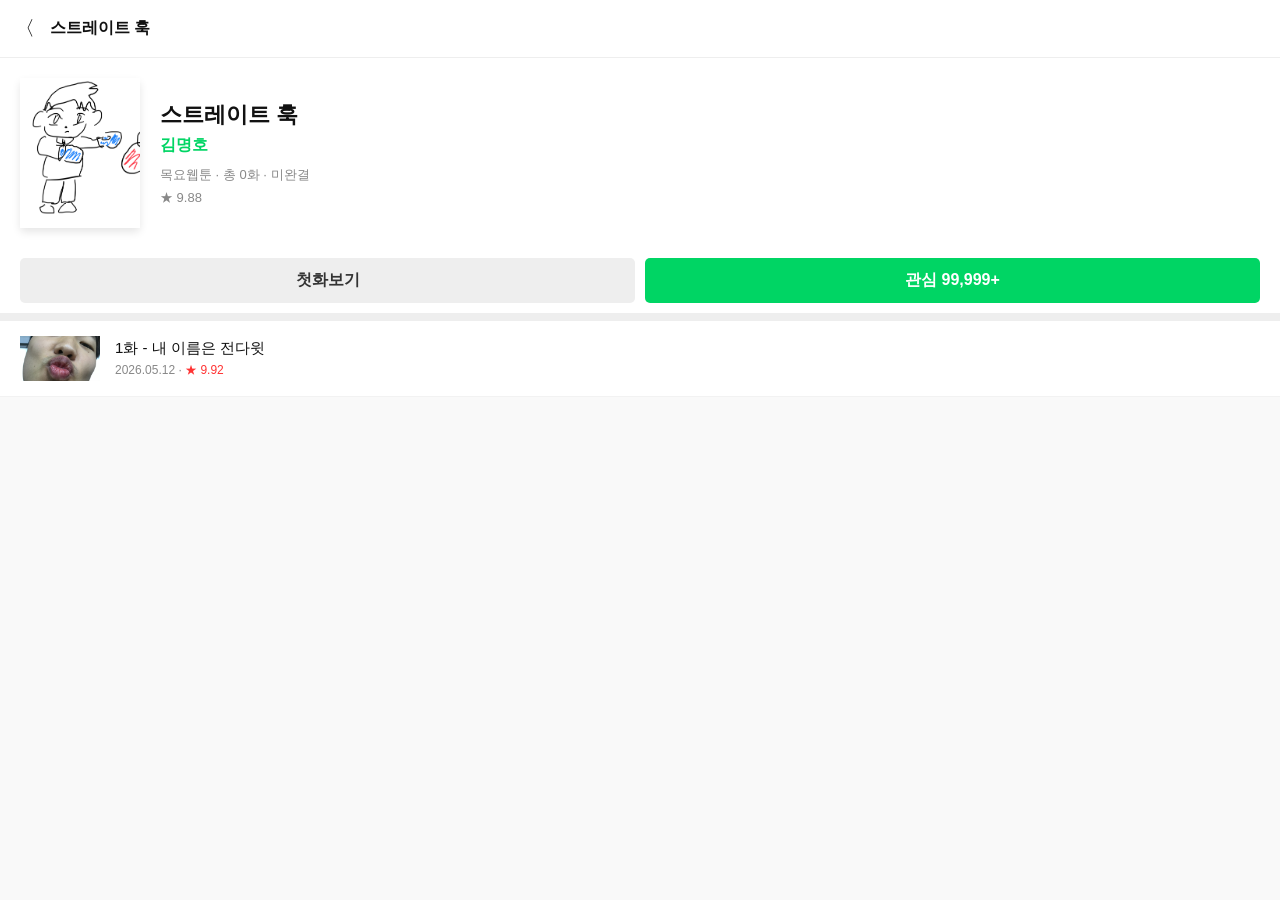
==== index.html @ e2ddc5f2 "Add files via upload" ====
<!DOCTYPE html>
<html lang="ko">
<head>
    <meta charset="UTF-8">
    <meta name="viewport" content="width=device-width, initial-scale=1.0">
    <title>명진구 웹툰</title>
    <style>
        :root {
            --naver-green: #00d564;
            --bg-gray: #f9f9f9;
            --text-main: #111;
            --text-sub: #888;
        }

        body {
            margin: 0;
            font-family: -apple-system, BlinkMacSystemFont, "Segoe UI", Roboto, sans-serif;
            background-color: var(--bg-gray);
            color: var(--text-main);
        }

        /* 상단 헤더 영역 */
        .header {
            position: sticky;
            top: 0;
            background: #fff;
            padding: 15px;
            display: flex;
            align-items: center;
            border-bottom: 1px solid #eee;
            z-index: 100;
        }

        .back-btn { font-size: 20px; margin-right: 15px; cursor: pointer; }
        .title-top { font-weight: bold; flex-grow: 1; }

        /* 작품 썸네일 & 정보 영역 */
        .comic-info {
            background: #fff;
            padding: 20px;
            display: flex;
            gap: 20px;
        }

        .thumbnail {
            width: 120px;
            height: 150px;
            background: #e1e1e1; /* 실제 이미지가 없을 경우 대비 */
            border-radius: 4px;
            object-fit: cover;
            box-shadow: 0 4px 8px rgba(0,0,0,0.1);
        }

        .details { display: flex; flex-direction: column; justify-content: center; }
        .comic-title { font-size: 22px; font-weight: bold; margin-bottom: 5px; }
        .author { color: var(--naver-green); font-weight: 600; margin-bottom: 10px; }
        .meta { font-size: 13px; color: var(--text-sub); }

        /* 버튼 영역 */
        .action-buttons {
            display: flex;
            padding: 10px 20px;
            background: #fff;
            gap: 10px;
            border-bottom: 8px solid #eee;
        }

        .btn {
            flex: 1;
            padding: 12px;
            text-align: center;
            border-radius: 5px;
            font-weight: bold;
            cursor: pointer;
        }

        .btn-first { background-color: #eee; color: #333; }
        .btn-interest { background-color: var(--naver-green); color: #fff; }

        /* 에피소드 리스트 */
        .episode-list { background: #fff; }
        .episode-item {
            display: flex;
            align-items: center;
            padding: 15px 20px;
            border-bottom: 1px solid #f2f2f2;
        }

        .ep-thumb {
            width: 80px;
            height: 45px;
            background: #ddd;
            margin-right: 15px;
            border-radius: 3px;
        }

        .ep-info { flex-grow: 1; }
        .ep-title { font-size: 15px; margin-bottom: 4px; }
        .ep-meta { font-size: 12px; color: var(--text-sub); }
        .rating { color: #f33; }

    </style>
</head>
<body>

    <div class="header">
        <span class="back-btn">〈</span>
        <span class="title-top">스트레이트 훅</span>
    </div>

    <div class="comic-info">
        <div class="thumbnail" style="background: url('https://via.placeholder.com/120x150/00d564/ffffff?text=LeeMalNyeon') center/cover;"><img src="whole.png" width="100%" style="width: 100%; height: 100%;object-fit: cover;"  alt=""></div>
        <div class="details">
            <div class="comic-title">스트레이트 훅</div>
            <div class="author">김명호</div>
            <div class="meta">목요웹툰 · 총 0화 · 미완결</div>
            <div class="meta" style="margin-top: 5px;">★ 9.88</div>
        </div>
    </div>

    <div class="action-buttons">
        <div class="btn btn-first" onclick="window.location.href = 'webtoon.html'">첫화보기</div>
        <div class="btn btn-interest">관심 99,999+</div>
    </div>

    <div class="episode-list" onclick="window.location.href = 'webtoon.html'">
        <div class="episode-item">
            <div class="ep-thumb"><img width="100%" style="width: 100%; height: 100%;object-fit: cover;" src="thumbnail.jpeg" alt=""></div>
            <div class="ep-info">
                <div class="ep-title">1화 - 내 이름은 전다윗</div>
                <div class="ep-meta">2026.05.12 · <span class="rating">★ 9.92</span></div>
            </div>
        </div>
    </div>

</body>
</html>
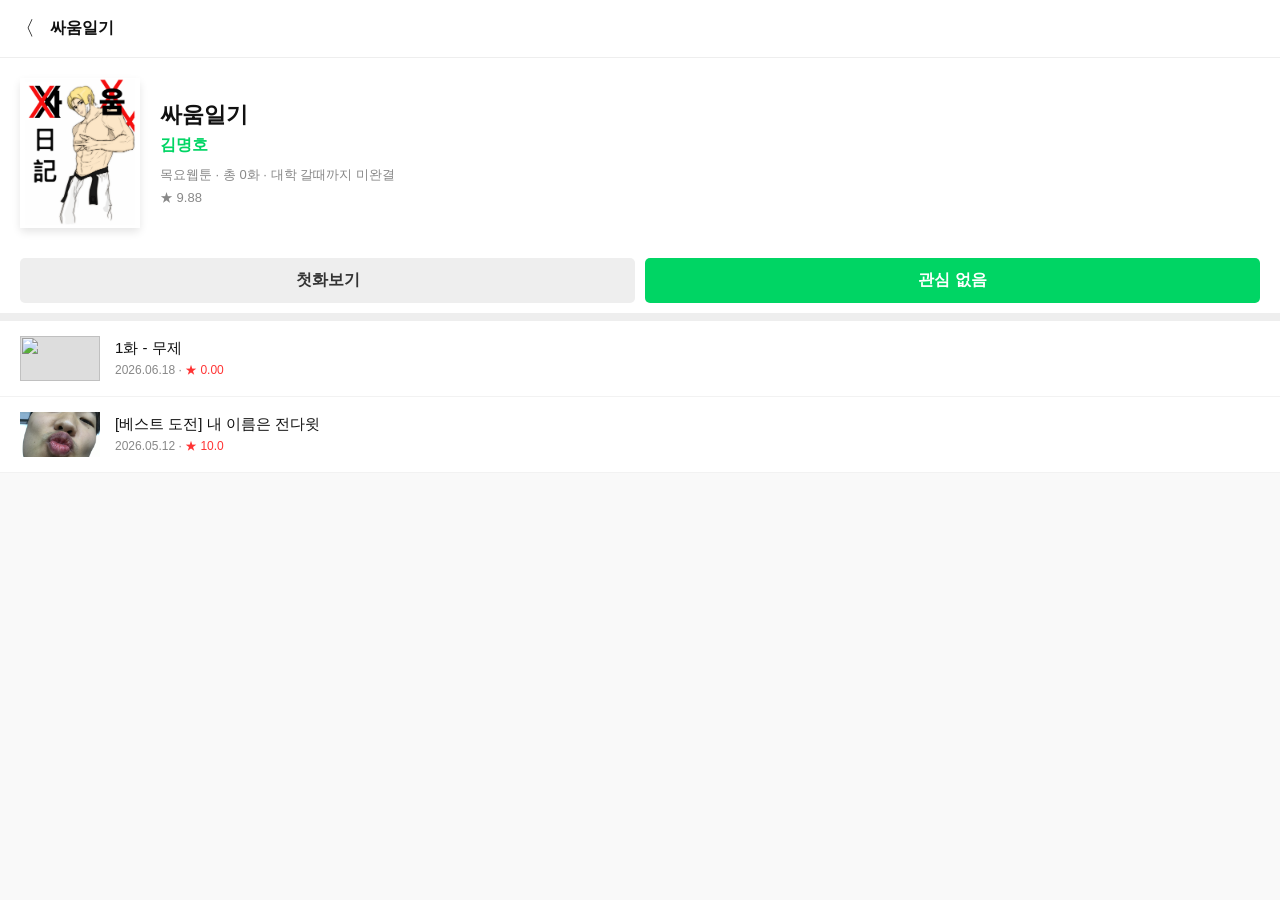
==== commit 6105617d: "babo" ====
--- a/index.html
+++ b/index.html
@@ -105,30 +105,37 @@
 
     <div class="header">
         <span class="back-btn">〈</span>
-        <span class="title-top">스트레이트 훅</span>
+        <span class="title-top">싸움일기</span>
     </div>
 
     <div class="comic-info">
-        <div class="thumbnail" style="background: url('https://via.placeholder.com/120x150/00d564/ffffff?text=LeeMalNyeon') center/cover;"><img src="whole.png" width="100%" style="width: 100%; height: 100%;object-fit: cover;"  alt=""></div>
+        <div class="thumbnail" style="background: url('https://via.placeholder.com/120x150/00d564/ffffff?text=LeeMalNyeon') center/cover;"><img src="pstr.png" width="100%" style="width: 100%; height: 100%;object-fit: cover;"  alt=""></div>
         <div class="details">
-            <div class="comic-title">스트레이트 훅</div>
+            <div class="comic-title">싸움일기</div>
             <div class="author">김명호</div>
-            <div class="meta">목요웹툰 · 총 0화 · 미완결</div>
+            <div class="meta">목요웹툰 · 총 0화 · 대학 갈때까지 미완결</div>
             <div class="meta" style="margin-top: 5px;">★ 9.88</div>
         </div>
     </div>
 
     <div class="action-buttons">
         <div class="btn btn-first" onclick="window.location.href = 'webtoon.html'">첫화보기</div>
-        <div class="btn btn-interest">관심 99,999+</div>
+        <div class="btn btn-interest">관심 없음</div>
     </div>
 
-    <div class="episode-list" onclick="window.location.href = 'webtoon.html'">
+    <div class="episode-list">
         <div class="episode-item">
+            <div class="ep-thumb"><img width="100%" style="width: 100%; height: 100%;object-fit: cover;" src="" alt=""></div>
+            <div class="ep-info">
+                <div class="ep-title">1화 - 무제</div>
+                <div class="ep-meta">2026.06.18 · <span class="rating">★ 0.00</span></div>
+            </div>
+        </div>
+        <div class="episode-item" onclick="window.location.href = 'webtoon.html'">
             <div class="ep-thumb"><img width="100%" style="width: 100%; height: 100%;object-fit: cover;" src="thumbnail.jpeg" alt=""></div>
             <div class="ep-info">
-                <div class="ep-title">1화 - 내 이름은 전다윗</div>
-                <div class="ep-meta">2026.05.12 · <span class="rating">★ 9.92</span></div>
+                <div class="ep-title">[베스트 도전] 내 이름은 전다윗</div>
+                <div class="ep-meta">2026.05.12 · <span class="rating">★ 10.0</span></div>
             </div>
         </div>
     </div>
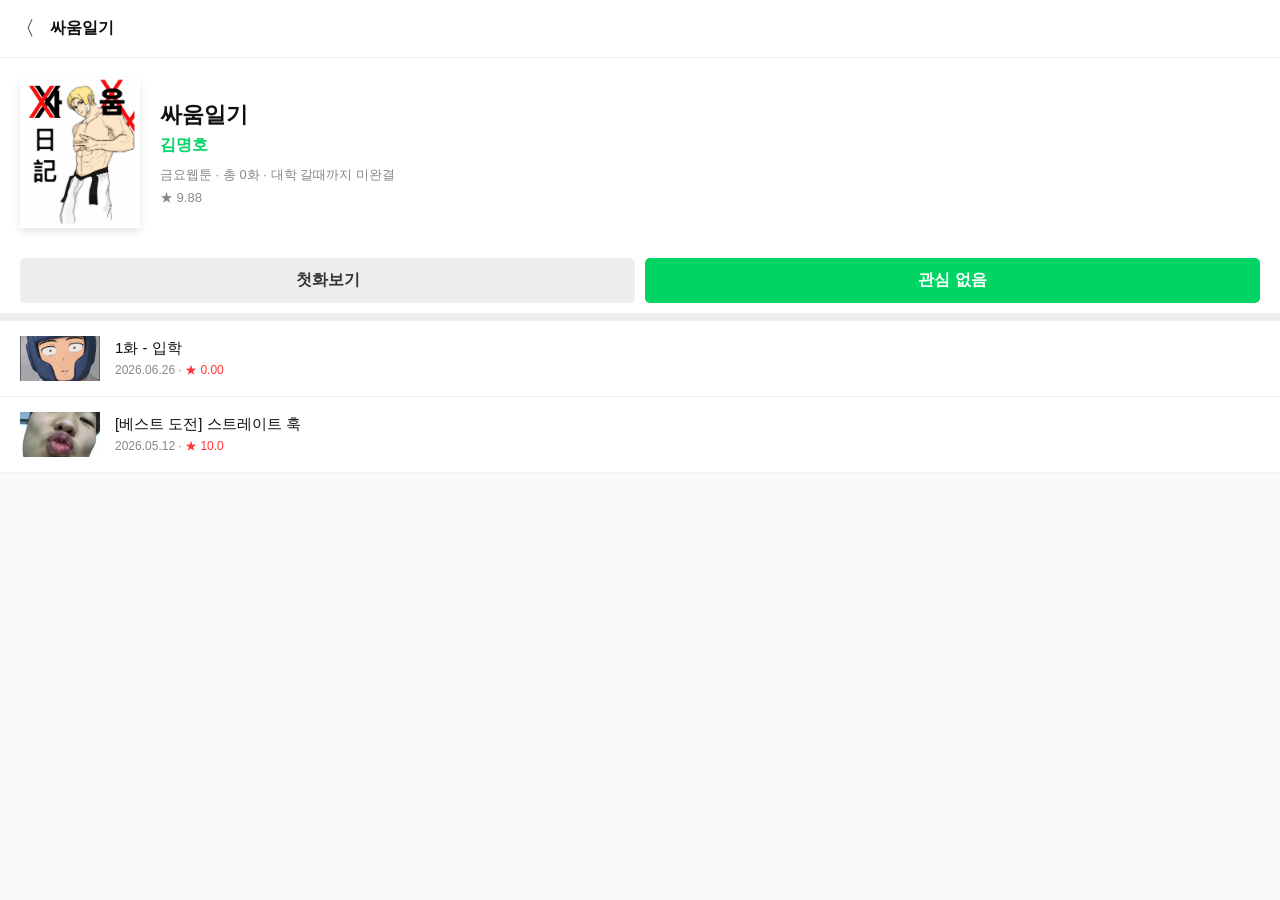
==== commit fba96090: "finally" ====
--- a/index.html
+++ b/index.html
@@ -113,28 +113,28 @@
         <div class="details">
             <div class="comic-title">싸움일기</div>
             <div class="author">김명호</div>
-            <div class="meta">목요웹툰 · 총 0화 · 대학 갈때까지 미완결</div>
+            <div class="meta">금요웹툰 · 총 0화 · 대학 갈때까지 미완결</div>
             <div class="meta" style="margin-top: 5px;">★ 9.88</div>
         </div>
     </div>
 
     <div class="action-buttons">
-        <div class="btn btn-first" onclick="window.location.href = 'webtoon.html'">첫화보기</div>
+        <div class="btn btn-first" onclick="window.location.href = 'first.html'">첫화보기</div>
         <div class="btn btn-interest">관심 없음</div>
     </div>
 
     <div class="episode-list">
-        <div class="episode-item">
-            <div class="ep-thumb"><img width="100%" style="width: 100%; height: 100%;object-fit: cover;" src="" alt=""></div>
+        <div class="episode-item" onclick="window.location.href = 'first.html'">
+            <div class="ep-thumb"><img width="100%" style="width: 100%; height: 100%;object-fit: cover;" src="1hwa/thumbnail.png" alt=""></div>
             <div class="ep-info">
-                <div class="ep-title">1화 - 무제</div>
-                <div class="ep-meta">2026.06.18 · <span class="rating">★ 0.00</span></div>
+                <div class="ep-title">1화 - 입학</div>
+                <div class="ep-meta">2026.06.26 · <span class="rating">★ 0.00</span></div>
             </div>
         </div>
         <div class="episode-item" onclick="window.location.href = 'webtoon.html'">
             <div class="ep-thumb"><img width="100%" style="width: 100%; height: 100%;object-fit: cover;" src="thumbnail.jpeg" alt=""></div>
             <div class="ep-info">
-                <div class="ep-title">[베스트 도전] 내 이름은 전다윗</div>
+                <div class="ep-title">[베스트 도전] 스트레이트 훅</div>
                 <div class="ep-meta">2026.05.12 · <span class="rating">★ 10.0</span></div>
             </div>
         </div>
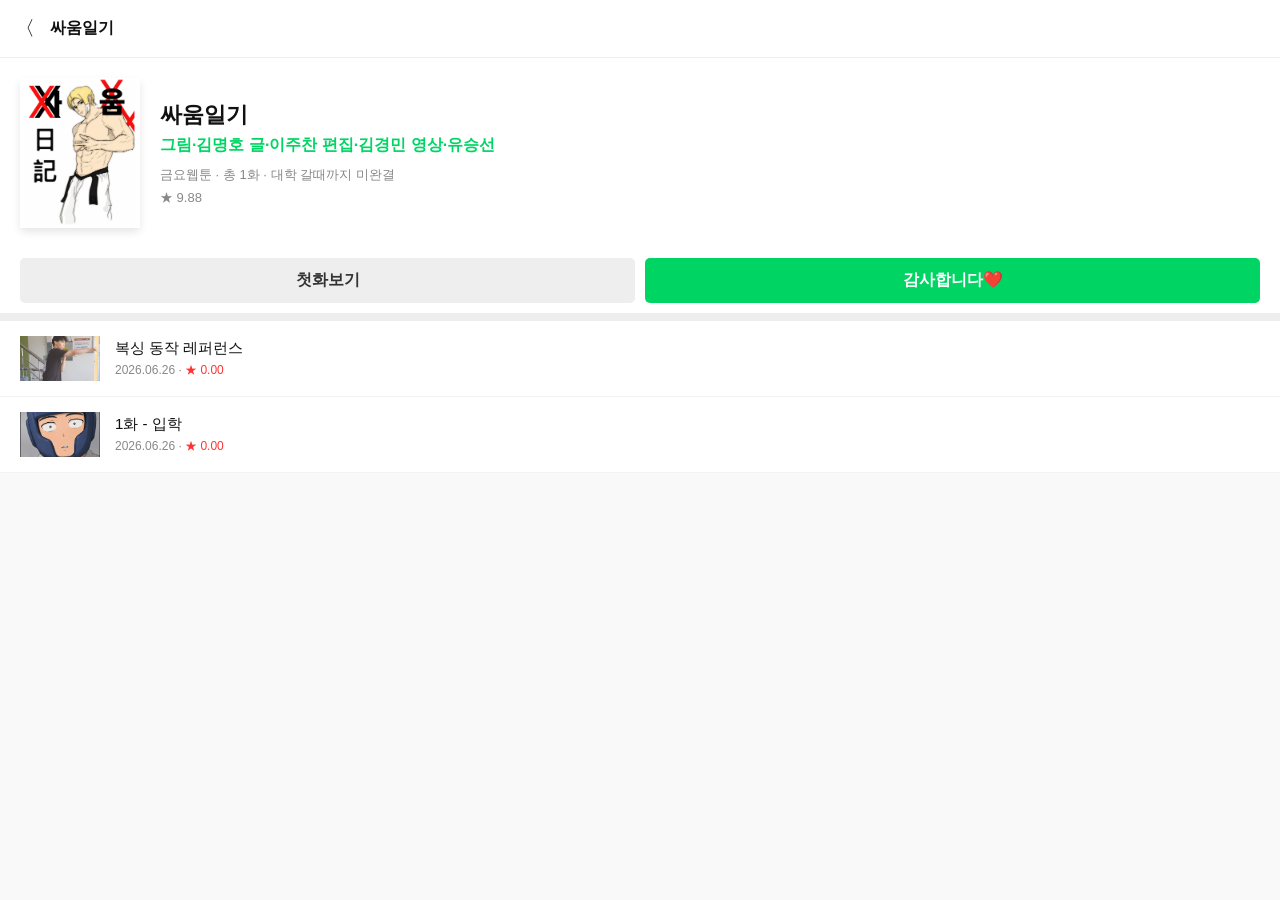
==== commit 7c2a1076: "now" ====
--- a/index.html
+++ b/index.html
@@ -112,18 +112,25 @@
         <div class="thumbnail" style="background: url('https://via.placeholder.com/120x150/00d564/ffffff?text=LeeMalNyeon') center/cover;"><img src="pstr.png" width="100%" style="width: 100%; height: 100%;object-fit: cover;"  alt=""></div>
         <div class="details">
             <div class="comic-title">싸움일기</div>
-            <div class="author">김명호</div>
-            <div class="meta">금요웹툰 · 총 0화 · 대학 갈때까지 미완결</div>
+            <div class="author">그림·김명호 글·이주찬 편집·김경민 영상·유승선</div>
+            <div class="meta">금요웹툰 · 총 1화 · 대학 갈때까지 미완결</div>
             <div class="meta" style="margin-top: 5px;">★ 9.88</div>
         </div>
     </div>
 
     <div class="action-buttons">
         <div class="btn btn-first" onclick="window.location.href = 'first.html'">첫화보기</div>
-        <div class="btn btn-interest">관심 없음</div>
+        <div class="btn btn-interest">감사합니다❤️</div>
     </div>
 
     <div class="episode-list">
+        <div class="episode-item" onclick="window.location.href = 'video.html'">
+            <div class="ep-thumb"><img width="100%" style="width: 100%; height: 100%;object-fit: cover;" src="vidthumb.png" alt=""></div>
+            <div class="ep-info">
+                <div class="ep-title">복싱 동작 레퍼런스</div>
+                <div class="ep-meta">2026.06.26 · <span class="rating">★ 0.00</span></div>
+            </div>
+        </div>
         <div class="episode-item" onclick="window.location.href = 'first.html'">
             <div class="ep-thumb"><img width="100%" style="width: 100%; height: 100%;object-fit: cover;" src="1hwa/thumbnail.png" alt=""></div>
             <div class="ep-info">
@@ -131,7 +138,7 @@
                 <div class="ep-meta">2026.06.26 · <span class="rating">★ 0.00</span></div>
             </div>
         </div>
-        <div class="episode-item" onclick="window.location.href = 'webtoon.html'">
+        <div style="display: none;" class="episode-item" onclick="window.location.href = 'webtoon.html'">
             <div class="ep-thumb"><img width="100%" style="width: 100%; height: 100%;object-fit: cover;" src="thumbnail.jpeg" alt=""></div>
             <div class="ep-info">
                 <div class="ep-title">[베스트 도전] 스트레이트 훅</div>
